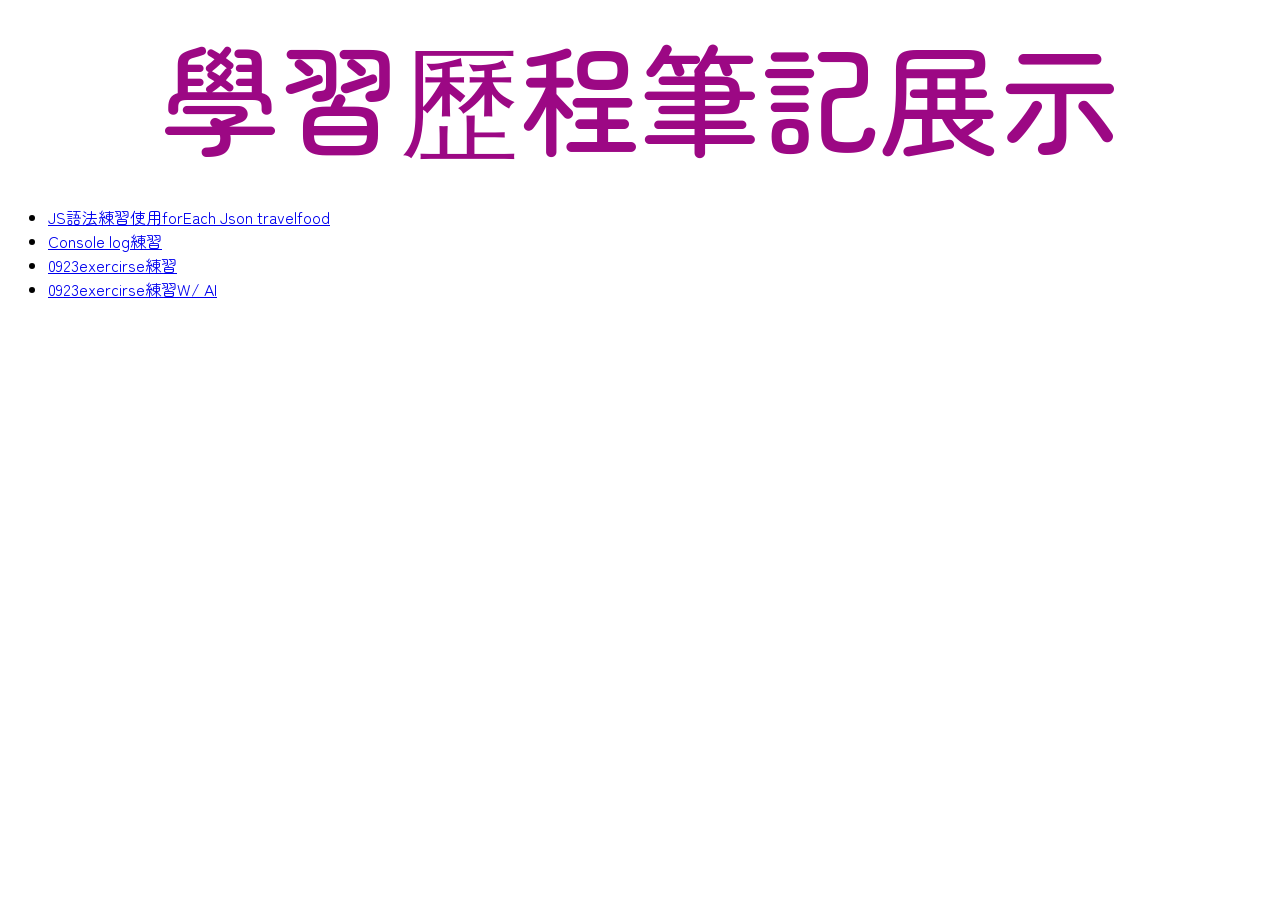
==== index.html @ 8dba7885 "更新頁面" ====
<!DOCTYPE html>
<html lang="zh-Tw">
<head>
    <meta charset="UTF-8">
    <meta name="viewport" content="width=device-width, initial-scale=1.0">
    <title>學習歷程首頁</title>
    <link rel="stylesheet" href="CSS/myall-css.css">
</head>
<body>
    <div class="mytitle01">學習歷程筆記展示</div>
    <ul>
        <li><a href="0929travelfoodAI.html" target="_blank">JS語法練習使用forEach Json travelfood</a></li>
        <li><a href="0924jsscripe.html" target="_blank">Console log練習</a></li>
        <li><a href="0923exercise01.html" target="_blank">0923exercirse練習</a></li>
        <li><a href="0923exercise01-AI.html" target="_blank">0923exercirse練習W/ AI</a></li>
    </ul>
    <script src="js/jquery-4.0.0.js"></script>
</body>
</html>
---- CSS/myall-css.css ----
/* ⚠️ 必須放在最上面！告訴瀏覽器去載入思源黑體 */
@import url('https://fonts.googleapis.com/css2?family=Noto+Sans+TC:wght@100..900&family=Zen+Maru+Gothic:wght@300;400;500;700;900&display=swap');
:root {
    /* 青鳥色系（Bluebird Palette）語意變數 */
    --runway-black: #0c1a24;            /* 深邃夜羽藍（原漆黑） */
    --miranda-cream: #eef7f9;           /* 晨空淡青藍（原背景底色） */
    --vogue-gold-trans: #1d4d62b9;      /* 湖水綠松石（原半透明導覽列） */
    --couture-espresso: #133344c7;      /* 沉穩深海藍（原按鈕底色） */
    --cerulean-blue: rgba(255, 183, 3, 0.9); /* 青鳥報喜金黃（原Hover文字） */
    --editorial-white: #ffffff;         /* 純淨羽毛白（原純白內頁） */
    --burgundy-red: #0077b6;            /* 幸福青鳥藍（原了解更多按鈕） */
    --devil-crimson: #005f73;           /* 典雅深青綠（原頁尾底色） */
    
    /* 陰影與細節顏色 */
    --shadow-soft: #0a1b2415;
    --shadow-glow: #00b4d818;
    --shadow-dark: #002830;
    --text-light: aliceblue;
}
body{
    font-family: "Zen Maru Gothic", sans-serif;
}

.zm-300{
    font-weight: 300;
}

.zm-400{
    font-weight: 400;
}

.zm-500{
    font-weight: 500;
}

.zm-700{
    font-weight: 700;
}

.zm-900{
    font-weight: 900;
}
/* 標題 */
.mytitle01{
    font-size: 120px;
    font-weight: 500;
    text-align: center;
    color: #9c0884;
}

.mytitle02{
    font-size: 100px;
    font-weight: 700;
    text-align: center;
    color: #005f73;
}

.mytitle03{
    font-size: 80px;
    font-weight: 900;
    text-align: center;
    color: #2b8012;
}

.mytitle04{
    font-size: 30px;
    font-weight: 900;
    text-align: center;
    color: #2b8012;
}


.mytitle05{
    font-size: 20px;
    font-weight: 900;
    text-align: center;
    color: #2b8012;
}


/* 背景圖 */
.bg-img{
    background-position: center center;
    background-size: cover;
}
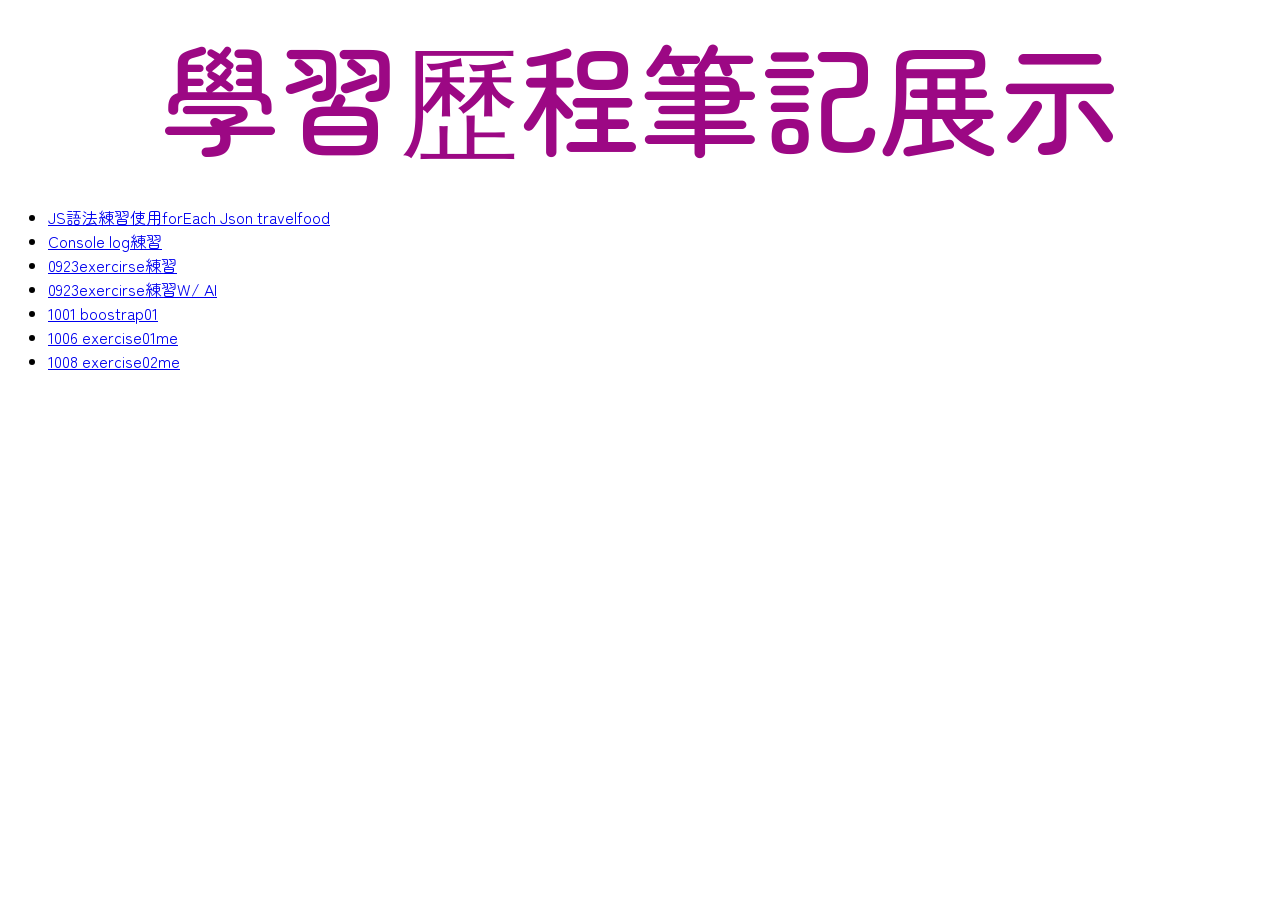
==== commit fb7d9683: "完美合併新舊所有檔案" ====
--- a/index.html
+++ b/index.html
@@ -13,6 +13,11 @@
         <li><a href="0924jsscripe.html" target="_blank">Console log練習</a></li>
         <li><a href="0923exercise01.html" target="_blank">0923exercirse練習</a></li>
         <li><a href="0923exercise01-AI.html" target="_blank">0923exercirse練習W/ AI</a></li>
+        <li><a href="1001 boostrap01.html" target="_blank">1001 boostrap01</a></li>
+        <li><a href="1006 exercise01me.html" target="_blank">1006 exercise01me</a></li>
+        <li><a href="1008 exercise02me.html" target="_blank">1008 exercise02me</a></li>
+
+
     </ul>
     <script src="js/jquery-4.0.0.js"></script>
 </body>
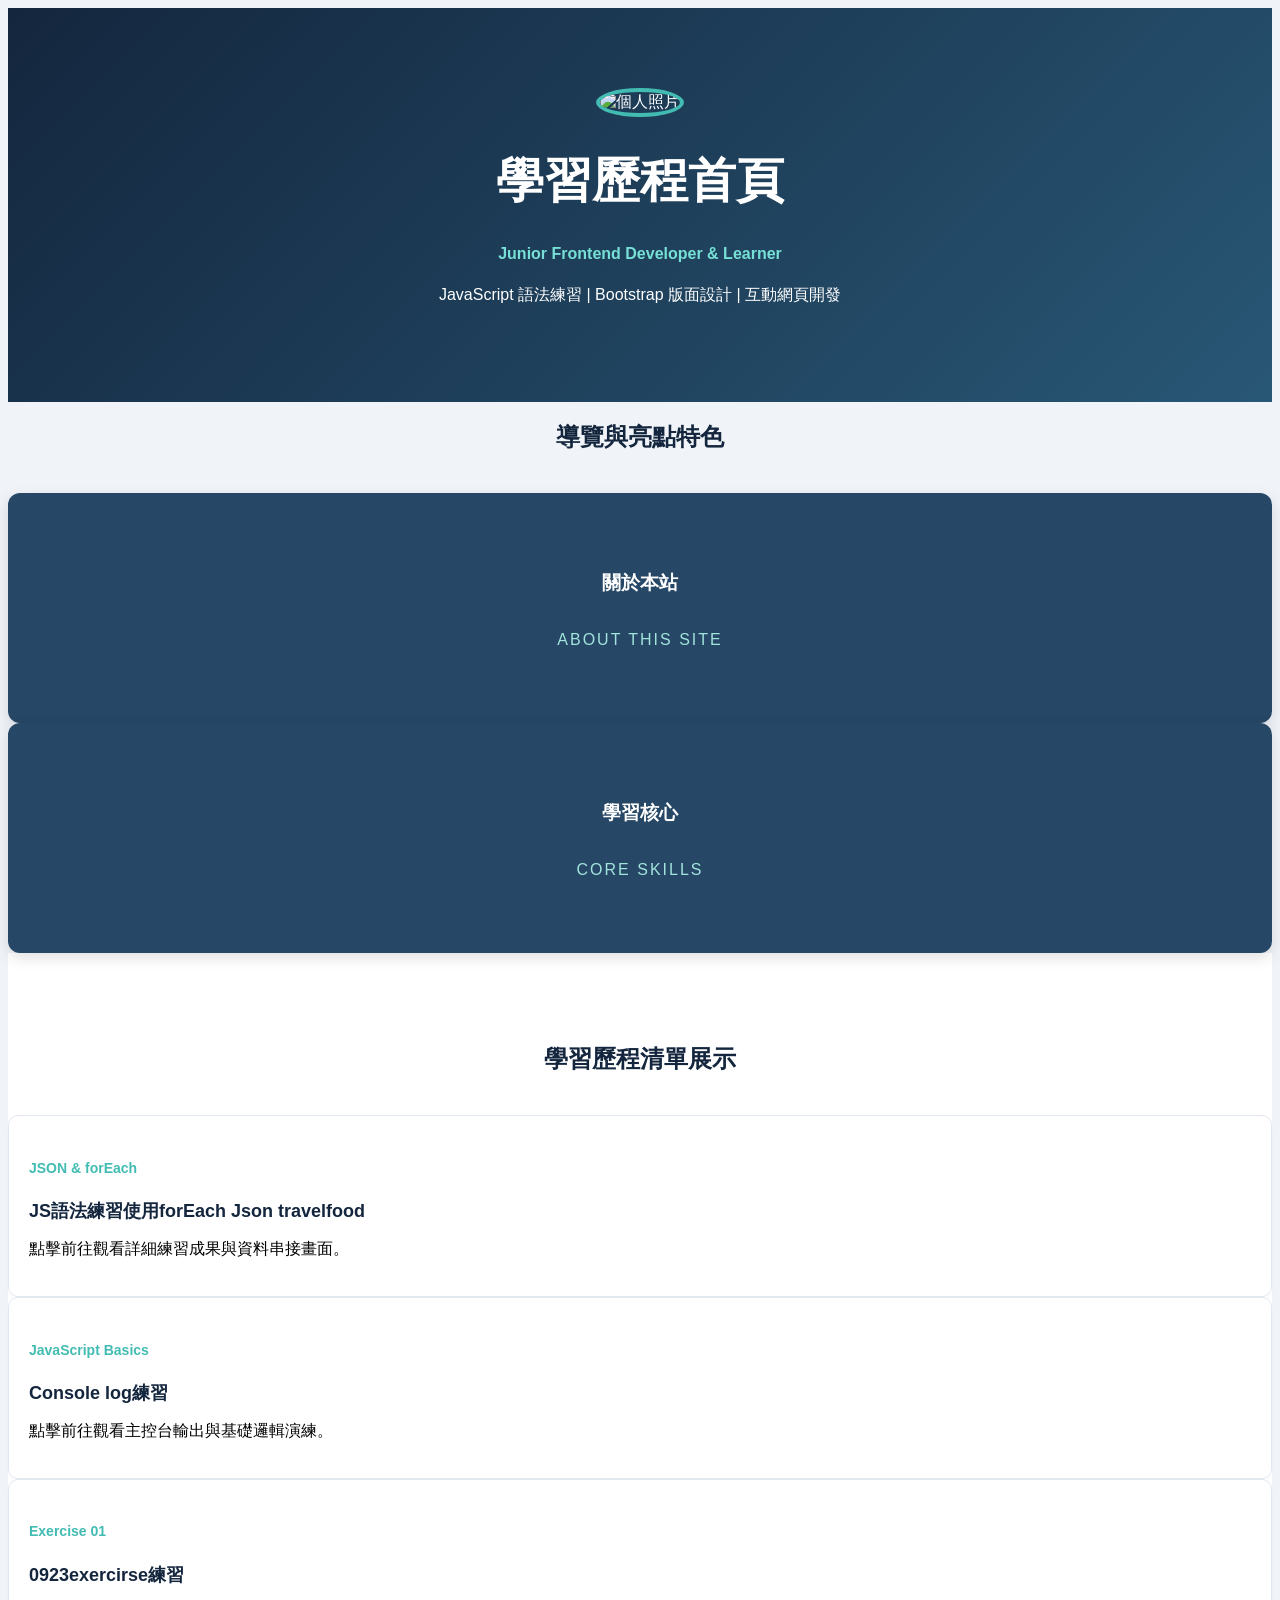
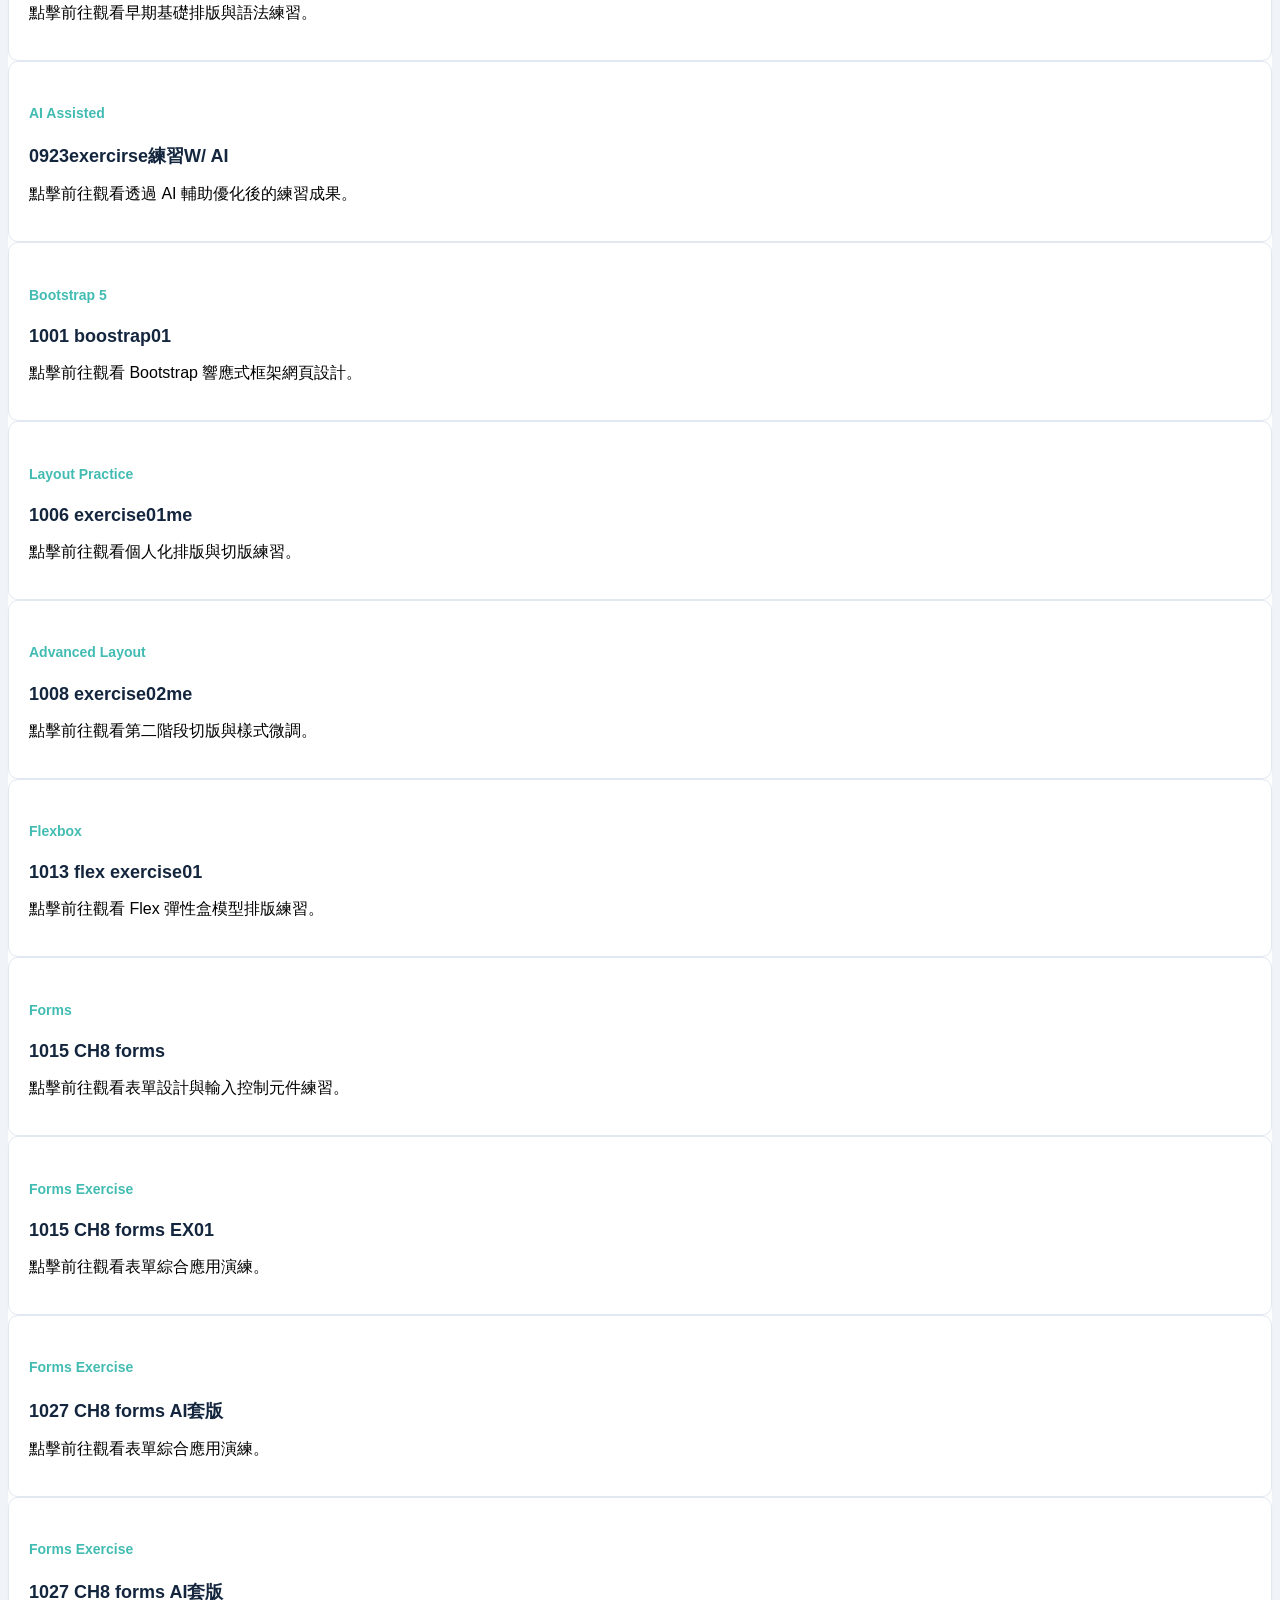
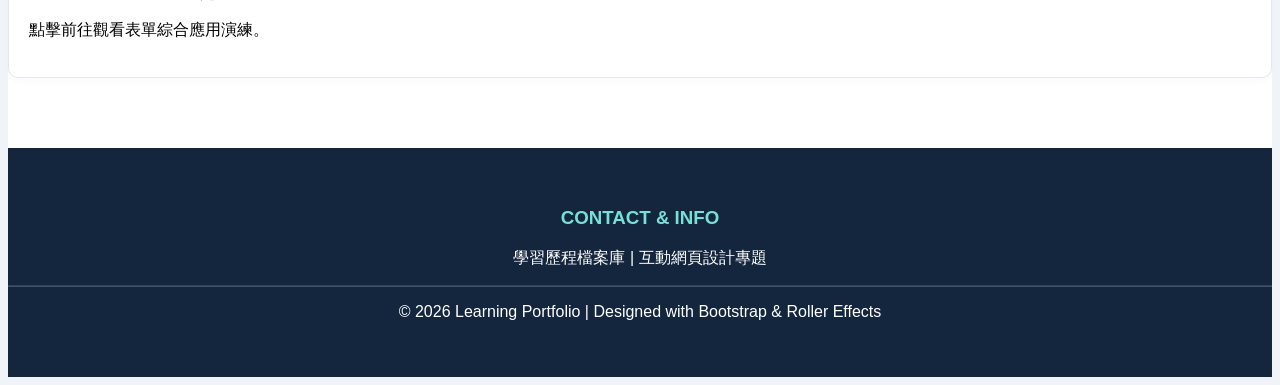
==== commit 1c7e188f: "修改了網頁檔案" ====
--- a/index.html
+++ b/index.html
@@ -1,24 +1,406 @@
 <!DOCTYPE html>
-<html lang="zh-Tw">
+<html lang="zh-TW">
+
 <head>
     <meta charset="UTF-8">
     <meta name="viewport" content="width=device-width, initial-scale=1.0">
-    <title>學習歷程首頁</title>
-    <link rel="stylesheet" href="CSS/myall-css.css">
+    <title>學習歷程首頁 - 個人作品集與筆記</title>
+    <!-- 引入 Bootstrap 5 CSS -->
+    <link rel="stylesheet" href="css/bootstrap.min.css">
+
+    <style>
+        :root {
+            --primary: #14263e;
+            --secondary: #264765;
+            --accent: #42bcb2;
+            --light: #f0f4f8;
+            --gray: #526579;
+        }
+
+        body {
+            background-color: var(--light);
+            font-family: Arial, "Microsoft JhengHei", sans-serif;
+        }
+
+        /* 共用標題 */
+        .section-title {
+            color: var(--primary);
+            font-weight: 900;
+            text-align: center;
+            margin-bottom: 40px;
+        }
+
+        /* 個人介紹 */
+        .profile-section {
+            background: linear-gradient(135deg, #14263e, #285775);
+            color: white;
+            padding: 80px 20px;
+            text-align: center;
+        }
+
+        .profile-avatar {
+            width: 120px;
+            height: 120px;
+            border-radius: 50%;
+            border: 4px solid var(--accent);
+            object-fit: cover;
+        }
+
+        .profile-section h1 {
+            font-size: 48px;
+            font-weight: 900;
+        }
+
+        .profile-section h4 {
+            color: #77e0d6;
+        }
+
+        /* Roller 共用區域 */
+        .box {
+            height: 230px;
+            position: relative;
+            overflow: hidden;
+            border-radius: 12px;
+            background-color: var(--secondary);
+            box-shadow: 0 5px 15px rgba(0, 0, 0, 0.12);
+        }
+
+        .box-title {
+            height: 100%;
+            display: flex;
+            flex-direction: column;
+            justify-content: center;
+            align-items: center;
+            color: white;
+            text-align: center;
+        }
+
+        .box-title h3 {
+            font-weight: 900;
+        }
+
+        .box-title p {
+            color: #a2e4dd;
+            letter-spacing: 2px;
+        }
+
+        /* Roller 遮罩共用設定 */
+        .rollerbox-t,
+        .rollerbox-b,
+        .rollerbox-l,
+        .rollerbox-r {
+            position: absolute;
+            top: 0;
+            left: 0;
+            width: 100%;
+            height: 100%;
+            background-color: rgba(16, 30, 53, 0.95);
+            color: white;
+            transform: translate(0);
+            transition: transform 0.7s;
+            display: flex;
+            flex-direction: column;
+            justify-content: center;
+            align-items: center;
+            text-align: center;
+            padding: 25px;
+        }
+
+        /* Roller Top */
+        .roller-t .rollerbox-t {
+            transform: translateY(-100%);
+        }
+        .roller-t:hover .rollerbox-t {
+            transform: translateY(0);
+        }
+
+        /* Roller Bottom */
+        .roller-b .rollerbox-b {
+            transform: translateY(100%);
+        }
+        .roller-b:hover .rollerbox-b {
+            transform: translateY(0);
+        }
+
+        /* Roller Left */
+        .roller-l .rollerbox-l {
+            transform: translateX(-100%);
+        }
+        .roller-l:hover .rollerbox-l {
+            transform: translateX(0);
+        }
+
+        /* Roller Right */
+        .roller-r .rollerbox-r {
+            transform: translateX(100%);
+        }
+        .roller-r:hover .rollerbox-r {
+            transform: translateX(0);
+        }
+
+        /* Timeline / 作業清單專區 */
+        .timeline-section {
+            background-color: white;
+            padding: 70px 0;
+        }
+
+        .work-card {
+            background: #ffffff;
+            border: 1px solid #e2e8f0;
+            border-radius: 10px;
+            padding: 20px;
+            transition: all 0.3s ease;
+            box-shadow: 0 4px 6px rgba(0,0,0,0.02);
+        }
+
+        .work-card:hover {
+            transform: translateY(-5px);
+            box-shadow: 0 10px 20px rgba(0,0,0,0.08);
+            border-color: var(--accent);
+        }
+
+        .work-card h5 {
+            color: var(--accent);
+            font-weight: 700;
+            font-size: 14px;
+        }
+
+        .work-card h3 {
+            color: var(--primary);
+            font-weight: 700;
+            font-size: 18px;
+            margin: 10px 0;
+        }
+
+        .work-card a {
+            text-decoration: none;
+            color: inherit;
+        }
+
+        /* 頁尾 */
+        footer {
+            background-color: var(--primary);
+            color: white;
+            padding: 40px 0;
+            text-align: center;
+        }
+
+        footer h3 {
+            color: #77e0d6;
+        }
+    </style>
 </head>
+
 <body>
-    <div class="mytitle01">學習歷程筆記展示</div>
-    <ul>
-        <li><a href="0929travelfoodAI.html" target="_blank">JS語法練習使用forEach Json travelfood</a></li>
-        <li><a href="0924jsscripe.html" target="_blank">Console log練習</a></li>
-        <li><a href="0923exercise01.html" target="_blank">0923exercirse練習</a></li>
-        <li><a href="0923exercise01-AI.html" target="_blank">0923exercirse練習W/ AI</a></li>
-        <li><a href="1001 boostrap01.html" target="_blank">1001 boostrap01</a></li>
-        <li><a href="1006 exercise01me.html" target="_blank">1006 exercise01me</a></li>
-        <li><a href="1008 exercise02me.html" target="_blank">1008 exercise02me</a></li>
-
-
-    </ul>
+
+    <!-- 個人介紹 Header -->
+    <header class="profile-section">
+        <div class="container">
+            <img src="https://i.pravatar.cc/300?img=12" class="profile-avatar" alt="個人照片">
+            <h1 class="mt-4">學習歷程首頁</h1>
+            <h4>Junior Frontend Developer & Learner</h4>
+            <p class="mt-4 fs-5">
+                JavaScript 語法練習 | Bootstrap 版面設計 | 互動網頁開發
+            </p>
+        </div>
+    </header>
+
+    <!-- 個人履歷 / 快捷 Roller 區塊 -->
+    <section class="container py-5">
+        <h2 class="section-title">導覽與亮點特色</h2>
+
+        <div class="row g-4">
+            <!-- 關於我 -->
+            <div class="col-md-6">
+                <div class="box roller-t">
+                    <div class="box-title">
+                        <h3>關於本站</h3>
+                        <p>ABOUT THIS SITE</p>
+                    </div>
+                    <div class="rollerbox-t">
+                        <h4>學習歷程筆記</h4>
+                        <p>收錄了各階段網頁切版、Bootstrap 框架應用與 JavaScript 實作練習的完整成果。</p>
+                    </div>
+                </div>
+            </div>
+
+            <!-- 專業技能 -->
+            <div class="col-md-6">
+                <div class="box roller-b">
+                    <div class="box-title">
+                        <h3>學習核心</h3>
+                        <p>CORE SKILLS</p>
+                    </div>
+                    <div class="rollerbox-b">
+                        <h4>技術範疇</h4>
+                        <p>
+                            HTML5 / CSS3 / JavaScript<br>
+                            Bootstrap 5 / jQuery / JSON 串接
+                        </p>
+                    </div>
+                </div>
+            </div>
+        </div>
+    </section>
+
+    <!-- 學習歷程清單展示 (Timeline 區塊風格排版) -->
+    <section class="timeline-section">
+        <div class="container">
+            <h2 class="section-title">學習歷程清單展示</h2>
+
+            <div class="row g-4">
+                <!-- 項目 1 -->
+                <div class="col-md-6">
+                    <div class="work-card">
+                        <a href="0929travelfoodAI.html" target="_blank">
+                            <h5>JSON & forEach</h5>
+                            <h3>JS語法練習使用forEach Json travelfood</h3>
+                            <p class="text-muted mb-0">點擊前往觀看詳細練習成果與資料串接畫面。</p>
+                        </a>
+                    </div>
+                </div>
+
+                <!-- 項目 2 -->
+                <div class="col-md-6">
+                    <div class="work-card">
+                        <a href="0924jsscripe.html" target="_blank">
+                            <h5>JavaScript Basics</h5>
+                            <h3>Console log練習</h3>
+                            <p class="text-muted mb-0">點擊前往觀看主控台輸出與基礎邏輯演練。</p>
+                        </a>
+                    </div>
+                </div>
+
+                <!-- 項目 3 -->
+                <div class="col-md-6">
+                    <div class="work-card">
+                        <a href="0923exercise01.html" target="_blank">
+                            <h5>Exercise 01</h5>
+                            <h3>0923exercirse練習</h3>
+                            <p class="text-muted mb-0">點擊前往觀看早期基礎排版與語法練習。</p>
+                        </a>
+                    </div>
+                </div>
+
+                <!-- 項目 4 -->
+                <div class="col-md-6">
+                    <div class="work-card">
+                        <a href="0923exercise01-AI.html" target="_blank">
+                            <h5>AI Assisted</h5>
+                            <h3>0923exercirse練習W/ AI</h3>
+                            <p class="text-muted mb-0">點擊前往觀看透過 AI 輔助優化後的練習成果。</p>
+                        </a>
+                    </div>
+                </div>
+
+                <!-- 項目 5 -->
+                <div class="col-md-6">
+                    <div class="work-card">
+                        <a href="1001 boostrap01.html" target="_blank">
+                            <h5>Bootstrap 5</h5>
+                            <h3>1001 boostrap01</h3>
+                            <p class="text-muted mb-0">點擊前往觀看 Bootstrap 響應式框架網頁設計。</p>
+                        </a>
+                    </div>
+                </div>
+
+                <!-- 項目 6 -->
+                <div class="col-md-6">
+                    <div class="work-card">
+                        <a href="1006 exercise01me.html" target="_blank">
+                            <h5>Layout Practice</h5>
+                            <h3>1006 exercise01me</h3>
+                            <p class="text-muted mb-0">點擊前往觀看個人化排版與切版練習。</p>
+                        </a>
+                    </div>
+                </div>
+
+                <!-- 項目 7 -->
+                <div class="col-md-6">
+                    <div class="work-card">
+                        <a href="1008 exercise02me.html" target="_blank">
+                            <h5>Advanced Layout</h5>
+                            <h3>1008 exercise02me</h3>
+                            <p class="text-muted mb-0">點擊前往觀看第二階段切版與樣式微調。</p>
+                        </a>
+                    </div>
+                </div>
+
+                <!-- 項目 8 -->
+                <div class="col-md-6">
+                    <div class="work-card">
+                        <a href="1013 flex exercise01.html" target="_blank">
+                            <h5>Flexbox</h5>
+                            <h3>1013 flex exercise01</h3>
+                            <p class="text-muted mb-0">點擊前往觀看 Flex 彈性盒模型排版練習。</p>
+                        </a>
+                    </div>
+                </div>
+
+                <!-- 項目 9 -->
+                <div class="col-md-6">
+                    <div class="work-card">
+                        <a href="1015 CH8 forms.html" target="_blank">
+                            <h5>Forms</h5>
+                            <h3>1015 CH8 forms</h3>
+                            <p class="text-muted mb-0">點擊前往觀看表單設計與輸入控制元件練習。</p>
+                        </a>
+                    </div>
+                </div>
+
+                <!-- 項目 10 -->
+                <div class="col-md-6">
+                    <div class="work-card">
+                        <a href="1015 CH8 forms EX01.html" target="_blank">
+                            <h5>Forms Exercise</h5>
+                            <h3>1015 CH8 forms EX01</h3>
+                            <p class="text-muted mb-0">點擊前往觀看表單綜合應用演練。</p>
+                        </a>
+                    </div>
+                </div>
+
+                <!-- 項目 11 -->
+                <div class="col-md-6">
+                    <div class="work-card">
+                        <a href="1027-indexaitry02.html" target="_blank">
+                            <h5>Forms Exercise</h5>
+                            <h3>1027 CH8 forms AI套版</h3>
+                            <p class="text-muted mb-0">點擊前往觀看表單綜合應用演練。</p>
+                        </a>
+                    </div>
+                </div>
+
+                <!-- 項目 12 -->
+                <div class="col-md-6">
+                    <div class="work-card">
+                        <a href="1027-indexaitry01.html" target="_blank">
+                            <h5>Forms Exercise</h5>
+                            <h3>1027 CH8 forms AI套版</h3>
+                            <p class="text-muted mb-0">點擊前往觀看表單綜合應用演練。</p>
+                        </a>
+                    </div>
+                </div>
+            </div>
+
+        </div>
+    </section>
+
+    <!-- 聯絡與頁尾 -->
+    <footer>
+        <div class="container">
+            <h3 class="fw-bold mb-4">CONTACT & INFO</h3>
+            <p>學習歷程檔案庫 | 互動網頁設計專題</p>
+            <hr class="my-4" style="border-color: rgba(255,255,255,0.2);">
+            <p class="mb-0">
+                © 2026 Learning Portfolio | Designed with Bootstrap & Roller Effects
+            </p>
+        </div>
+    </footer>
+
+    <!-- Bootstrap 與 jQuery Script -->
+    <script src="js/bootstrap.bundle.min.js"></script>
     <script src="js/jquery-4.0.0.js"></script>
+
 </body>
+
 </html>
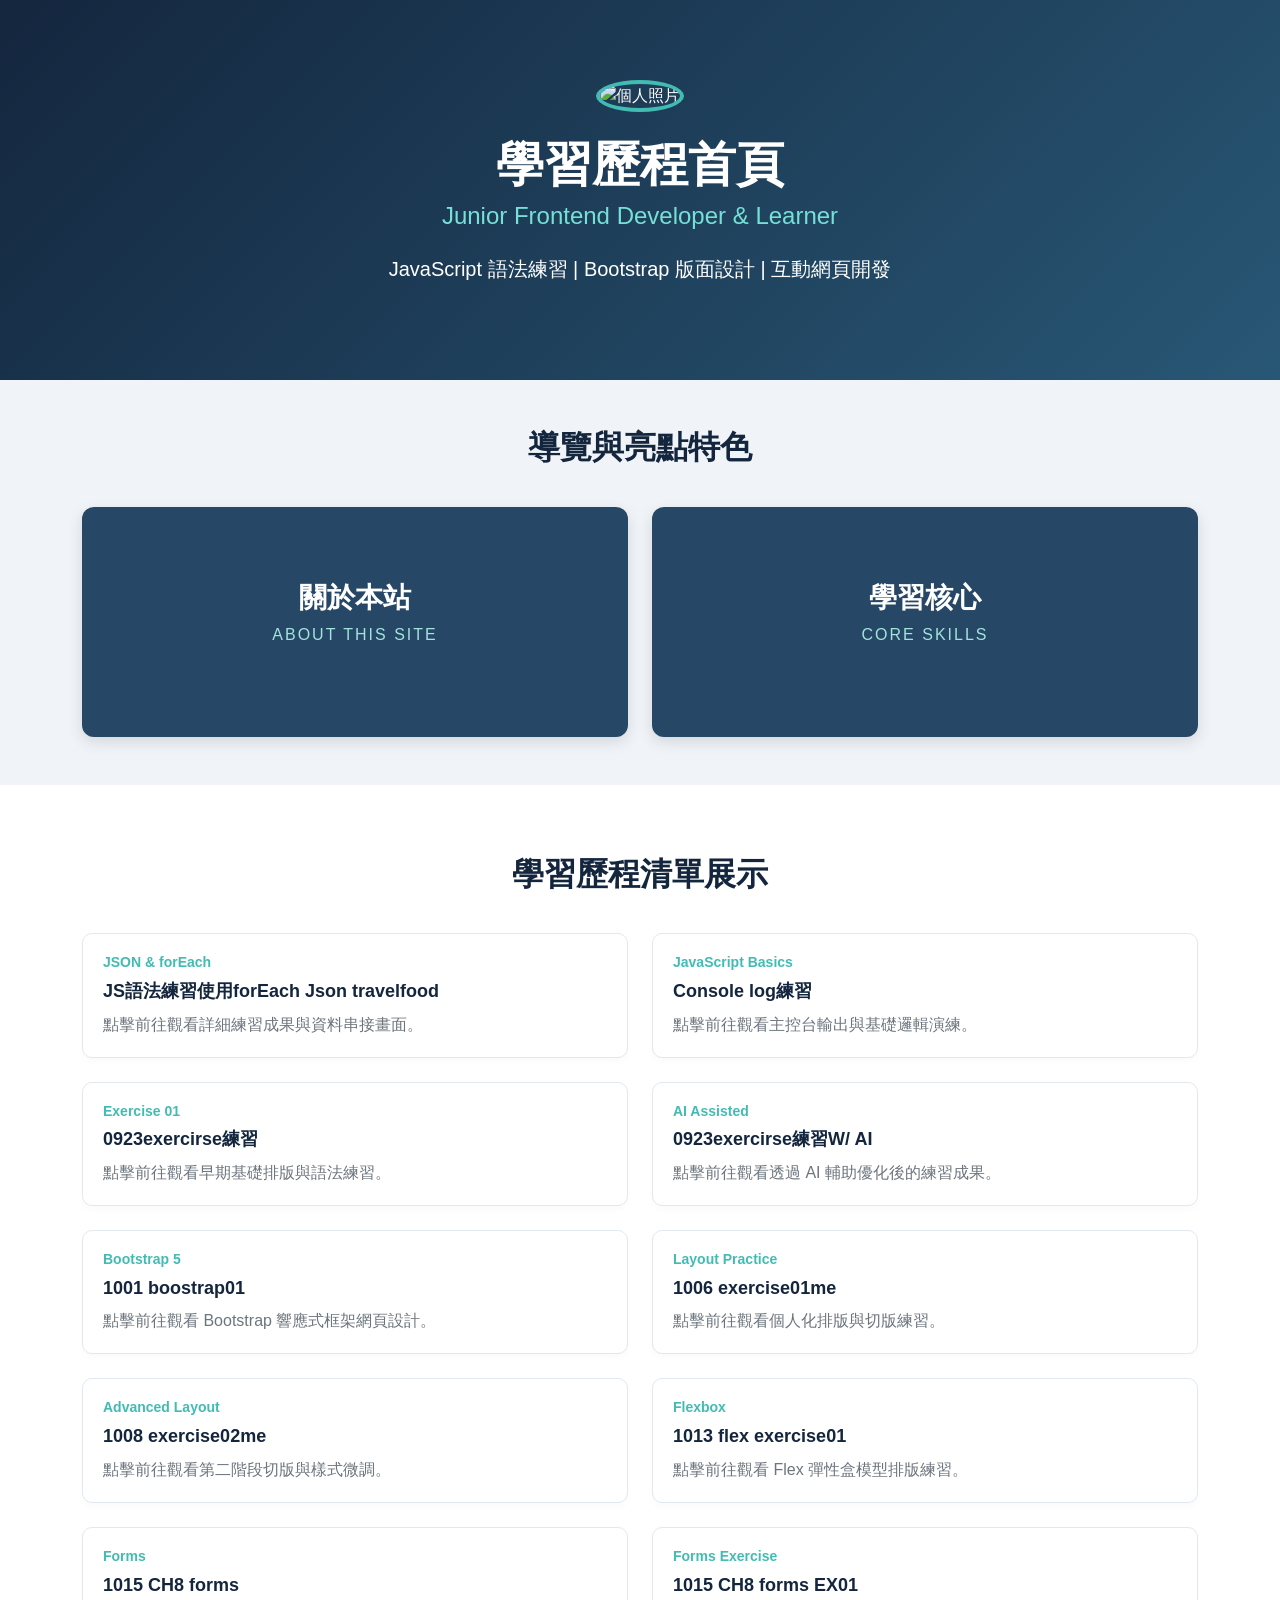
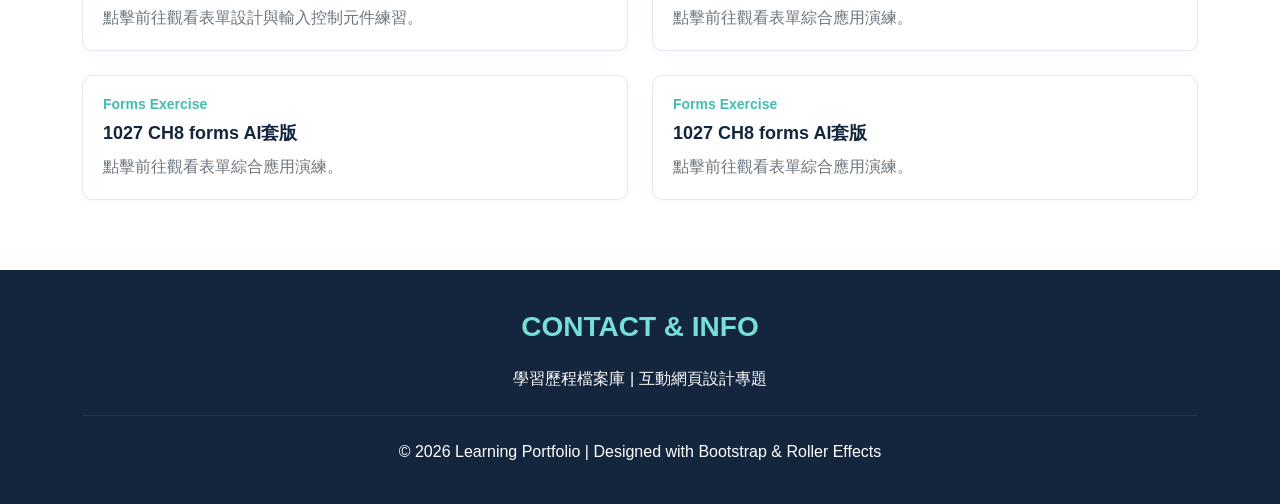
==== commit cc86cf0f: "修正 CSS 大寫與 JS 小寫路徑" ====
--- a/index.html
+++ b/index.html
@@ -6,7 +6,8 @@
     <meta name="viewport" content="width=device-width, initial-scale=1.0">
     <title>學習歷程首頁 - 個人作品集與筆記</title>
     <!-- 引入 Bootstrap 5 CSS -->
-    <link rel="stylesheet" href="css/bootstrap.min.css">
+    <link rel="stylesheet" href="./CSS/bootstrap.min.css">
+    <link rel="stylesheet" href="./CSS/style.css">
 
     <style>
         :root {
@@ -400,6 +401,7 @@
     <!-- Bootstrap 與 jQuery Script -->
     <script src="js/bootstrap.bundle.min.js"></script>
     <script src="js/jquery-4.0.0.js"></script>
+    <script src="js/travelfood.js"></script>
 
 </body>
 
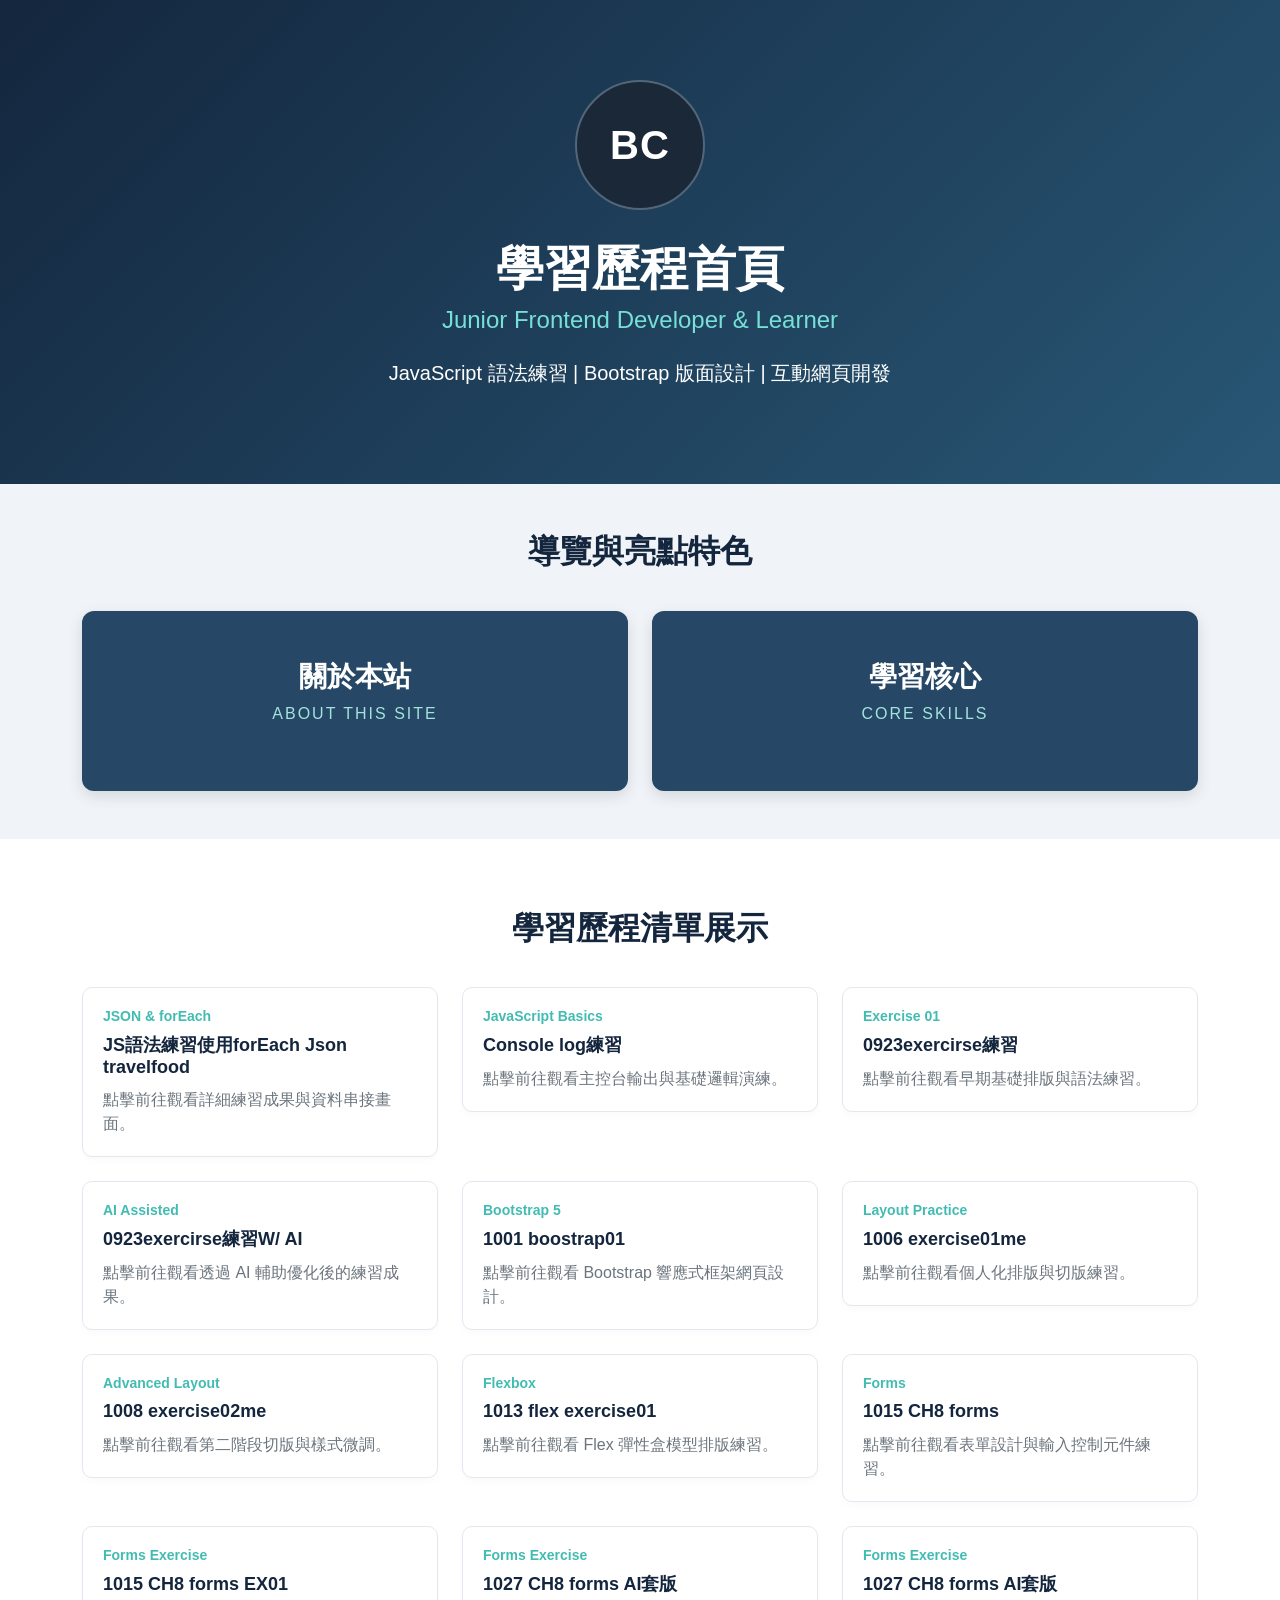
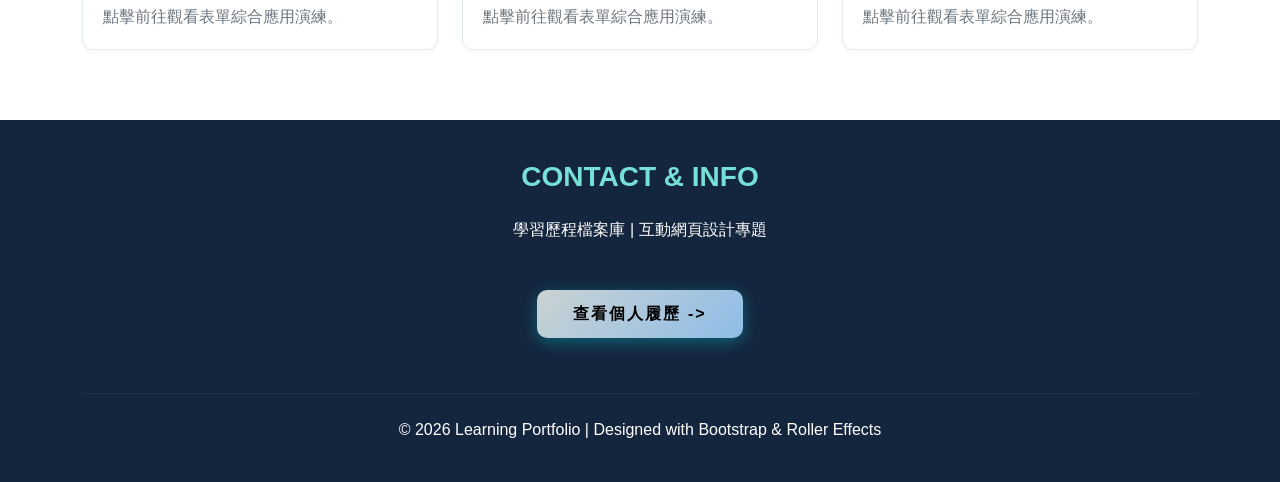
==== commit ece1fb2c: "update index" ====
--- a/index.html
+++ b/index.html
@@ -58,7 +58,7 @@
 
         /* Roller 共用區域 */
         .box {
-            height: 230px;
+            height: 180px;
             position: relative;
             overflow: hidden;
             border-radius: 12px;
@@ -111,6 +111,7 @@
         .roller-t .rollerbox-t {
             transform: translateY(-100%);
         }
+
         .roller-t:hover .rollerbox-t {
             transform: translateY(0);
         }
@@ -119,6 +120,7 @@
         .roller-b .rollerbox-b {
             transform: translateY(100%);
         }
+
         .roller-b:hover .rollerbox-b {
             transform: translateY(0);
         }
@@ -127,6 +129,7 @@
         .roller-l .rollerbox-l {
             transform: translateX(-100%);
         }
+
         .roller-l:hover .rollerbox-l {
             transform: translateX(0);
         }
@@ -135,6 +138,7 @@
         .roller-r .rollerbox-r {
             transform: translateX(100%);
         }
+
         .roller-r:hover .rollerbox-r {
             transform: translateX(0);
         }
@@ -151,12 +155,12 @@
             border-radius: 10px;
             padding: 20px;
             transition: all 0.3s ease;
-            box-shadow: 0 4px 6px rgba(0,0,0,0.02);
+            box-shadow: 0 4px 6px rgba(0, 0, 0, 0.02);
         }
 
         .work-card:hover {
             transform: translateY(-5px);
-            box-shadow: 0 10px 20px rgba(0,0,0,0.08);
+            box-shadow: 0 10px 20px rgba(0, 0, 0, 0.08);
             border-color: var(--accent);
         }
 
@@ -189,6 +193,73 @@
         footer h3 {
             color: #77e0d6;
         }
+
+        .resume-btn {
+            border-radius: 1px;
+            /* 讓按鈕兩端變成圓弧狀 */
+            padding: 8px 20px;
+            /* 增加內邊距，讓框框左右稍微拉長 */
+            transition: all 0.3s ease;
+            /* 讓滑鼠懸停時的發光效果更平滑 */
+        }
+
+        .resume-btn:hover {
+            box-shadow: 0 0 10px rgba(0, 242, 254, 0.5);
+            /* 滑鼠移上去時帶點微光 */
+        }
+
+        .custom-resume-btn {
+            display: inline-block;
+            position: relative;
+            padding: 12px 36px;
+            font-size: 16px;
+            font-weight: 600;
+            color: #ffffff;
+            text-decoration: none;
+            letter-spacing: 2px;
+            border-radius: 10px;
+            /* 質感漸層背景：融合你網頁的亮藍與深色調 */
+            background: linear-gradient(135deg, #cad2d3 0%, #8ebde7 100%);
+            box-shadow: 0 4px 15px rgba(0, 242, 254, 0.3);
+            transition: all 0.4s cubic-bezier(0.165, 0.84, 0.44, 1);
+            overflow: hidden;
+        }
+
+        /* 滑鼠懸停效果：放大、發光、微調漸層 */
+        .custom-resume-btn:hover {
+            color: #ffffff;
+            transform: translateY(-2px);
+            box-shadow: 0 8px 7px rgba(95, 229, 236, 0.5);
+            /* background: linear-gradient(135deg, #4facfe 0%, #00f2fe 100%); */
+        }
+
+        /* 點擊時的下壓感 */
+        .custom-resume-btn:active {
+            transform: translateY(-1px);
+            box-shadow: 0 1px 3px rgba(0, 242, 254, 0.4);
+        }
+    .profile-avatar-text {
+    width: 130px;                  /* 依你目前畫面比例調整的適中大小 */
+    height: 130px;
+    border-radius: 50%;            /* 完美的圓形 */
+    
+    /* 配合你的整體風格配色 */
+    background-color: #1b2838;     /* 融入背景的深灰藍色（可依你的深藍背景微調） */
+    border: 2px solid #52667a;     /* 畫面中那一圈低調細緻的灰色外框線 */
+    color: #ffffff;                /* 純白文字 */
+    
+    /* 字體美學微調 */
+    font-size: 40px;               /* 讓 BC 兩個字大小適中 */
+    font-weight: 800;              /* 扎實的粗體 */
+    letter-spacing: 1px;           /* 保持字體結構不散開 */
+    
+    /* 核心置中設定（絕不跑版） */
+    display: flex;
+    align-items: center;
+    justify-content: center;
+    margin: 0 auto 30px auto;      /* 置中並與下方標題保持舒適留白 */
+}
+
     </style>
 </head>
 
@@ -197,7 +268,9 @@
     <!-- 個人介紹 Header -->
     <header class="profile-section">
         <div class="container">
-            <img src="https://i.pravatar.cc/300?img=12" class="profile-avatar" alt="個人照片">
+    <!-- 新的純文字粗體頭像 -->
+    <div class="profile-avatar-text">BC</div>
+
             <h1 class="mt-4">學習歷程首頁</h1>
             <h4>Junior Frontend Developer & Learner</h4>
             <p class="mt-4 fs-5">
@@ -251,7 +324,7 @@
 
             <div class="row g-4">
                 <!-- 項目 1 -->
-                <div class="col-md-6">
+                <div class="col-md-4">
                     <div class="work-card">
                         <a href="0929travelfoodAI.html" target="_blank">
                             <h5>JSON & forEach</h5>
@@ -262,7 +335,7 @@
                 </div>
 
                 <!-- 項目 2 -->
-                <div class="col-md-6">
+                <div class="col-md-4">
                     <div class="work-card">
                         <a href="0924jsscripe.html" target="_blank">
                             <h5>JavaScript Basics</h5>
@@ -273,7 +346,7 @@
                 </div>
 
                 <!-- 項目 3 -->
-                <div class="col-md-6">
+                <div class="col-md-4">
                     <div class="work-card">
                         <a href="0923exercise01.html" target="_blank">
                             <h5>Exercise 01</h5>
@@ -284,7 +357,7 @@
                 </div>
 
                 <!-- 項目 4 -->
-                <div class="col-md-6">
+                <div class="col-md-4">
                     <div class="work-card">
                         <a href="0923exercise01-AI.html" target="_blank">
                             <h5>AI Assisted</h5>
@@ -295,7 +368,7 @@
                 </div>
 
                 <!-- 項目 5 -->
-                <div class="col-md-6">
+                <div class="col-md-4">
                     <div class="work-card">
                         <a href="1001 boostrap01.html" target="_blank">
                             <h5>Bootstrap 5</h5>
@@ -306,7 +379,7 @@
                 </div>
 
                 <!-- 項目 6 -->
-                <div class="col-md-6">
+                <div class="col-md-4">
                     <div class="work-card">
                         <a href="1006 exercise01me.html" target="_blank">
                             <h5>Layout Practice</h5>
@@ -317,7 +390,7 @@
                 </div>
 
                 <!-- 項目 7 -->
-                <div class="col-md-6">
+                <div class="col-md-4">
                     <div class="work-card">
                         <a href="1008 exercise02me.html" target="_blank">
                             <h5>Advanced Layout</h5>
@@ -328,7 +401,7 @@
                 </div>
 
                 <!-- 項目 8 -->
-                <div class="col-md-6">
+                <div class="col-md-4">
                     <div class="work-card">
                         <a href="1013 flex exercise01.html" target="_blank">
                             <h5>Flexbox</h5>
@@ -339,7 +412,7 @@
                 </div>
 
                 <!-- 項目 9 -->
-                <div class="col-md-6">
+                <div class="col-md-4">
                     <div class="work-card">
                         <a href="1015 CH8 forms.html" target="_blank">
                             <h5>Forms</h5>
@@ -350,7 +423,7 @@
                 </div>
 
                 <!-- 項目 10 -->
-                <div class="col-md-6">
+                <div class="col-md-4">
                     <div class="work-card">
                         <a href="1015 CH8 forms EX01.html" target="_blank">
                             <h5>Forms Exercise</h5>
@@ -361,7 +434,7 @@
                 </div>
 
                 <!-- 項目 11 -->
-                <div class="col-md-6">
+                <div class="col-md-4">
                     <div class="work-card">
                         <a href="1027-indexaitry02.html" target="_blank">
                             <h5>Forms Exercise</h5>
@@ -372,7 +445,7 @@
                 </div>
 
                 <!-- 項目 12 -->
-                <div class="col-md-6">
+                <div class="col-md-4">
                     <div class="work-card">
                         <a href="1027-indexaitry01.html" target="_blank">
                             <h5>Forms Exercise</h5>
@@ -388,9 +461,18 @@
 
     <!-- 聯絡與頁尾 -->
     <footer>
-        <div class="container">
+        <div class="container text-center"> <!-- 加入 text-center 確保所有文字與按鈕置中 -->
             <h3 class="fw-bold mb-4">CONTACT & INFO</h3>
             <p>學習歷程檔案庫 | 互動網頁設計專題</p>
+
+            <!-- 新增的個人履歷按鈕框 -->
+            <div class="my-5 text-center">
+                <a href="https://stalwart-sunburst-5badbc.netlify.app/"
+                    class="custom-resume-btn text-decoration-none text-black">
+                    <span>查看個人履歷 -></span>
+                </a>
+            </div>
+
             <hr class="my-4" style="border-color: rgba(255,255,255,0.2);">
             <p class="mb-0">
                 © 2026 Learning Portfolio | Designed with Bootstrap & Roller Effects
@@ -398,6 +480,7 @@
         </div>
     </footer>
 
+
     <!-- Bootstrap 與 jQuery Script -->
     <script src="js/bootstrap.bundle.min.js"></script>
     <script src="js/jquery-4.0.0.js"></script>
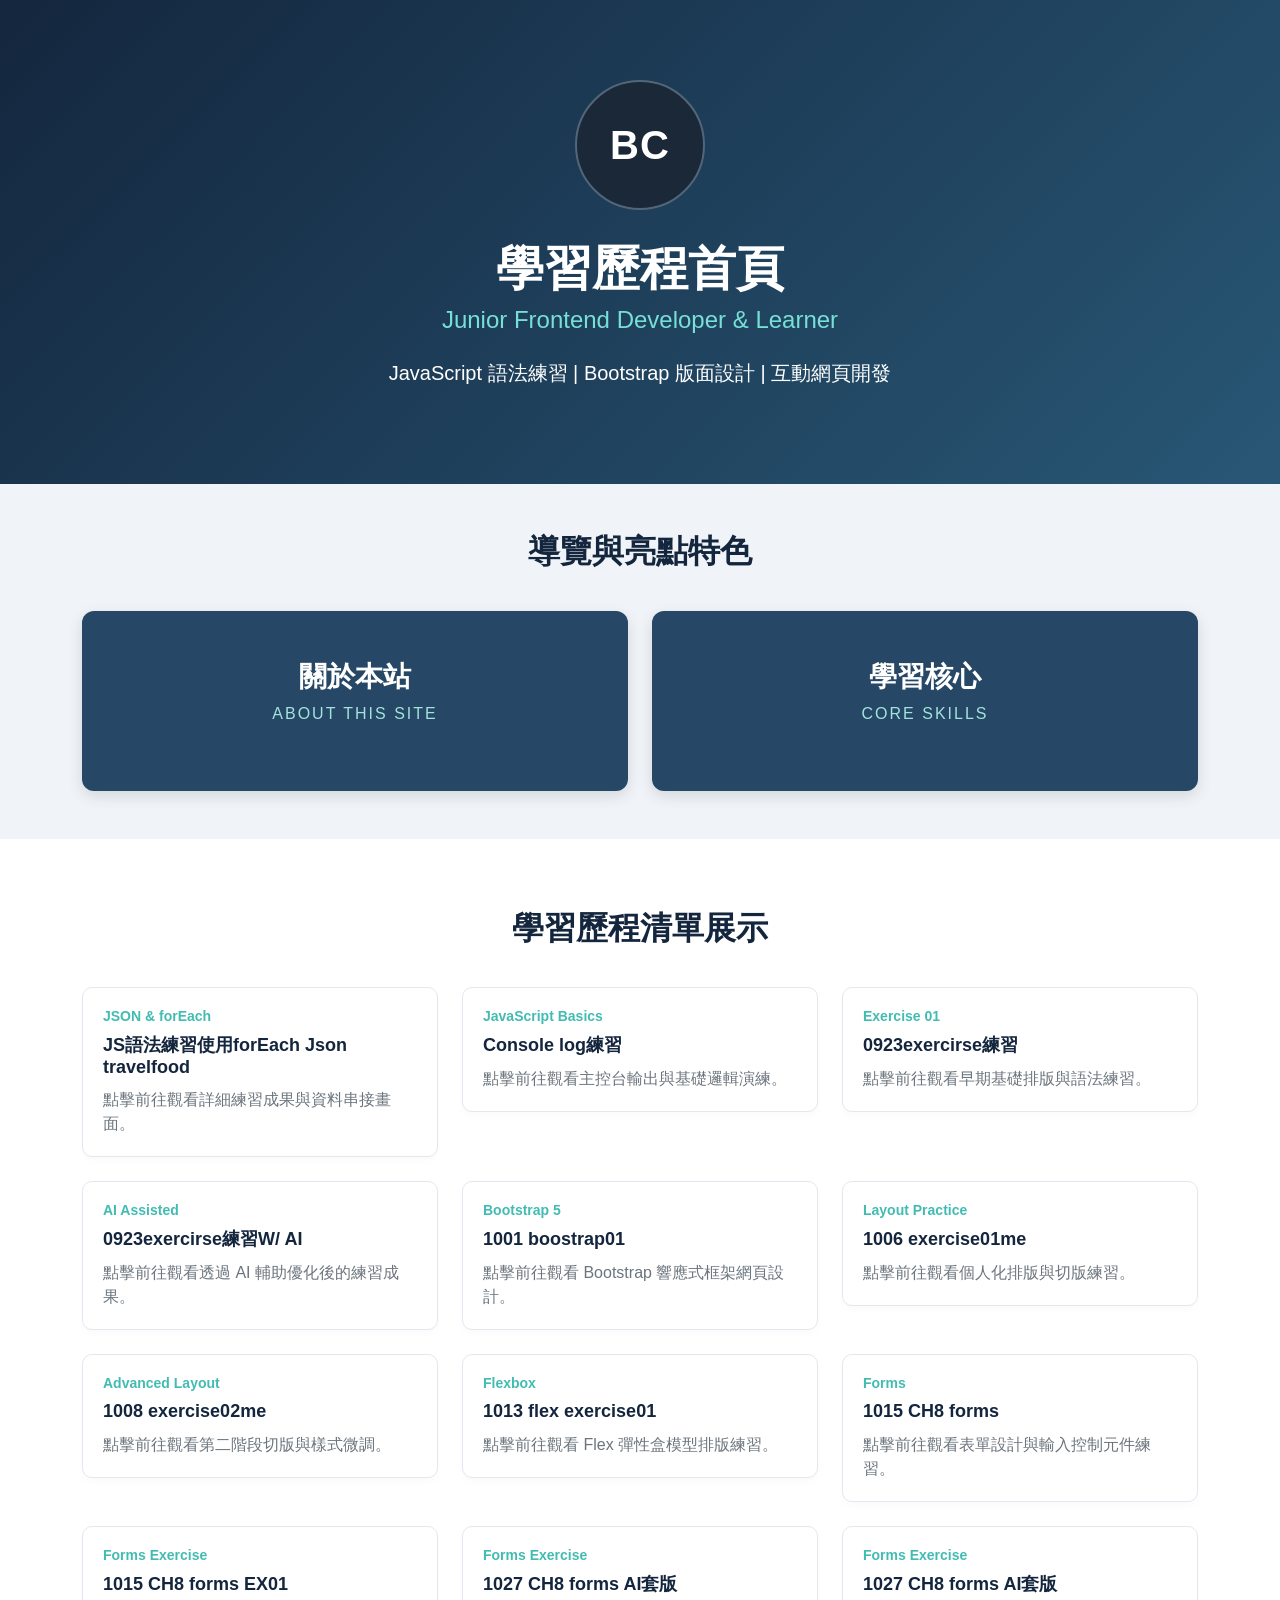
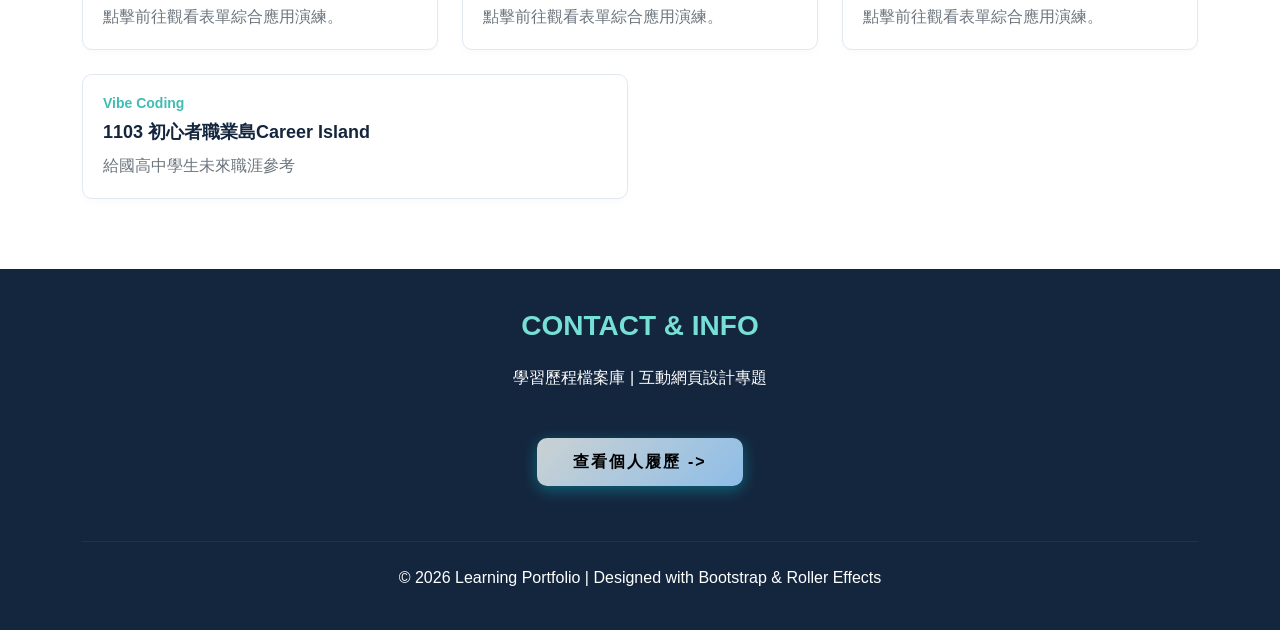
==== commit 3d07d0b6: "career island upload" ====
--- a/index.html
+++ b/index.html
@@ -454,6 +454,17 @@
                         </a>
                     </div>
                 </div>
+
+                <!-- 項目 13 -->
+                <div class="col-md-6">
+                    <div class="work-card">
+                        <a href="1103-Career_Island.html" target="_blank">
+                            <h5>Vibe Coding</h5>
+                            <h3>1103 初心者職業島Career Island</h3>
+                            <p class="text-muted mb-0">給國高中學生未來職涯參考</p>
+                        </a>
+                    </div>
+                </div>
             </div>
 
         </div>
